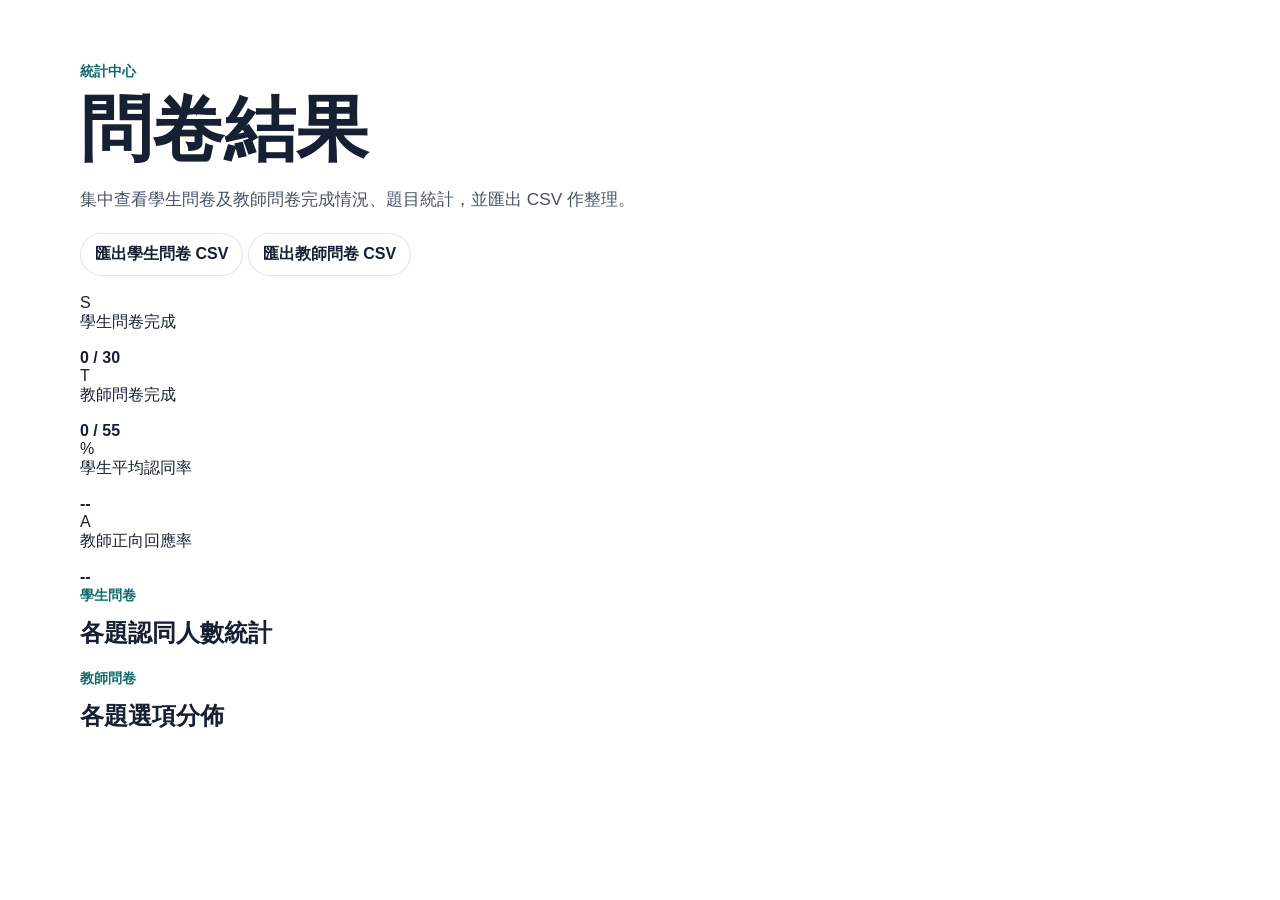
==== results.html @ d5fb98ae "Add results.html" ====
<!doctype html>
<html lang="zh-Hant">
  <head>
    <meta charset="utf-8">
    <meta name="viewport" content="width=device-width, initial-scale=1">
    <title>資訊科技組 問卷結果</title>
    <link rel="stylesheet" href="styles.css">
  </head>
  <body class="survey result-theme">
    <main class="survey-shell">
      <section class="survey-intro results-intro">
        <p class="eyebrow">統計中心</p>
        <h1>問卷結果</h1>
        <p>集中查看學生問卷及教師問卷完成情況、題目統計，並匯出 CSV 作整理。</p>
        <div class="result-actions">
          <button class="ghost-button" data-export="student">匯出學生問卷 CSV</button>
          <button class="ghost-button" data-export="teacher">匯出教師問卷 CSV</button>
        </div>
      </section>

      <section class="summary-grid">
        <article class="summary-card">
          <span class="summary-icon">S</span>
          <p>學生問卷完成</p>
          <strong id="studentSummary">0 / 30</strong>
        </article>
        <article class="summary-card">
          <span class="summary-icon">T</span>
          <p>教師問卷完成</p>
          <strong id="teacherSummary">0 / 55</strong>
        </article>
        <article class="summary-card">
          <span class="summary-icon">%</span>
          <p>學生平均認同率</p>
          <strong id="studentAverage">--</strong>
        </article>
        <article class="summary-card">
          <span class="summary-icon">A</span>
          <p>教師正向回應率</p>
          <strong id="teacherPositive">--</strong>
        </article>
      </section>

      <section class="results-grid">
        <article class="result-panel">
          <div class="panel-heading">
            <div>
              <p class="eyebrow">學生問卷</p>
              <h2>各題認同人數統計</h2>
            </div>
            <span id="studentResponseCount" class="mini-badge"></span>
          </div>
          <div id="studentStats" class="stat-list"></div>
        </article>

        <article class="result-panel">
          <div class="panel-heading">
            <div>
              <p class="eyebrow">教師問卷</p>
              <h2>各題選項分佈</h2>
            </div>
            <span id="teacherResponseCount" class="mini-badge"></span>
          </div>
          <div id="teacherStats" class="stat-list"></div>
        </article>
      </section>
    </main>

    <script src="survey.js"></script>
  </body>
</html>
---- styles.css ----
:root {
  color-scheme: light;
  font-family: "Noto Sans TC", "PingFang TC", "Microsoft JhengHei", Arial, sans-serif;
  --ink: #172033;
  --muted: #667085;
  --paper: #ffffff;
  --line: rgba(23, 32, 51, 0.12);
  --shadow: 0 24px 70px rgba(16, 24, 40, 0.14);
}

* {
  box-sizing: border-box;
}

body {
  margin: 0;
  min-height: 100vh;
  color: var(--ink);
}

a {
  color: inherit;
  text-decoration: none;
}

button,
select,
input {
  font: inherit;
}

.home {
  background:
    radial-gradient(circle at 10% 10%, rgba(255, 188, 66, 0.28), transparent 28rem),
    radial-gradient(circle at 92% 18%, rgba(55, 125, 255, 0.18), transparent 24rem),
    linear-gradient(135deg, #f7fbff 0%, #fff7ec 48%, #f4fff7 100%);
}

.landing {
  width: min(1120px, calc(100% - 32px));
  margin: 0 auto;
  padding: 48px 0;
}

.hero {
  min-height: 42vh;
  display: grid;
  grid-template-columns: minmax(0, 1fr) 260px;
  gap: 32px;
  align-items: center;
}

.eyebrow,
.card-kicker {
  margin: 0 0 12px;
  color: #126a6b;
  font-size: 0.88rem;
  font-weight: 800;
  letter-spacing: 0;
}

h1,
h2,
p {
  margin-top: 0;
}

h1 {
  margin-bottom: 18px;
  font-size: clamp(2.5rem, 7vw, 5.4rem);
  line-height: 1.02;
  letter-spacing: 0;
}

.lead {
  max-width: 650px;
  color: #475467;
  font-size: 1.18rem;
  line-height: 1.8;
}

.hero-panel {
  min-height: 220px;
  border: 1px solid rgba(255, 255, 255, 0.78);
  border-radius: 8px;
  background: rgba(255, 255, 255, 0.72);
  box-shadow: var(--shadow);
  display: grid;
  place-items: center;
  text-align: center;
}

.stat-number {
  display: block;
  color: #e1495b;
  font-size: 6rem;
  font-weight: 900;
  line-height: 1;
}

.stat-label {
  color: #475467;
  font-weight: 800;
}

.portal-grid {
  display: grid;
  grid-template-columns: repeat(2, minmax(0, 1fr));
  gap: 22px;
}

.portal-card {
  min-height: 310px;
  padding: 28px;
  border-radius: 8px;
  color: #fff;
  box-shadow: var(--shadow);
  display: flex;
  flex-direction: column;
  justify-content: space-between;
}

.portal-card h2 {
  margin-bottom: 14px;
  font-size: 2rem;
}

.portal-card p {
  max-width: 480px;
  line-height: 1.75;
}

.portal-card .card-kicker {
  color: rgba(255, 255, 255, 0.78);
}

.student-card {
  background: linear-gradient(135deg, #006d77, #13a8a8 48%, #ffb703);
}

.teacher-card {
  background: linear-gradient(135deg, #6a2c70, #b83b5e 52%, #f08a5d);
}

.card-action {
  width: fit-content;
  padding: 12px 16px;
  border-radius: 999px;
  background: rgba(255, 255, 255, 0.2);
  font-weight: 800;
}

.survey {
  background: var(--page-bg);
}

.student-theme {
  --accent: #008b8b;
  --accent-2: #ffb703;
  --page-bg: linear-gradient(135deg, #eefdfc 0%, #f7fbff 45%, #fff8e6 100%);
  --soft: #e8fbf9;
}

.teacher-theme {
  --accent: #8a2f68;
  --accent-2: #f08a5d;
  --page-bg: linear-gradient(135deg, #fff3f5 0%, #f8f0ff 46%, #fff7ed 100%);
  --soft: #fff0f5;
}

.topbar {
  width: min(1120px, calc(100% - 32px));
  margin: 0 auto;
  padding: 20px 0 0;
  display: flex;
  justify-content: space-between;
  align-items: center;
  gap: 16px;
}

.topbar a,
.ghost-button {
  min-height: 42px;
  padding: 10px 14px;
  border: 1px solid var(--line);
  border-radius: 999px;
  background: rgba(255, 255, 255, 0.72);
  color: var(--ink);
  font-weight: 800;
}

.ghost-button {
  cursor: pointer;
}

.survey-shell {
  width: min(1120px, calc(100% - 32px));
  margin: 0 auto;
  padding: 34px 0 56px;
}

.survey-intro {
  padding: 28px 0 18px;
}

.survey-intro h1 {
  color: var(--accent);
  font-size: clamp(2.2rem, 6vw, 4.5rem);
}

.survey-intro p:not(.eyebrow) {
  max-width: 780px;
  color: #475467;
  font-size: 1.08rem;
  line-height: 1.8;
}

.status-board,
.form-panel {
  border: 1px solid rgba(255, 255, 255, 0.78);
  border-radius: 8px;
  background: rgba(255, 255, 255, 0.82);
  box-shadow: 0 18px 50px rgba(16, 24, 40, 0.1);
}

.status-board {
  padding: 22px;
  margin-bottom: 22px;
  display: grid;
  grid-template-columns: 240px minmax(0, 1fr);
  gap: 20px;
}

.status-board h2 {
  margin-bottom: 8px;
  font-size: 1.35rem;
}

.progress-text {
  margin: 0;
  color: var(--muted);
  font-weight: 700;
}

.chip-grid {
  display: flex;
  flex-wrap: wrap;
  gap: 8px;
  align-content: start;
}

.chip {
  min-height: 34px;
  padding: 7px 11px;
  border-radius: 999px;
  background: var(--soft);
  color: var(--accent);
  font-weight: 800;
}

.chip.done {
  background: #ecfdf3;
  color: #027a48;
}

.form-panel {
  padding: 24px;
}

label {
  display: grid;
  gap: 8px;
  margin-bottom: 18px;
  font-weight: 800;
}

select,
input[type="number"] {
  min-height: 50px;
  width: 100%;
  border: 1px solid var(--line);
  border-radius: 8px;
  background: #fff;
  color: var(--ink);
  padding: 10px 12px;
}

.question-stack {
  display: grid;
  gap: 16px;
}

.question {
  padding: 18px;
  border: 1px solid var(--line);
  border-radius: 8px;
  background: #fff;
}

.question-title {
  margin-bottom: 14px;
  font-weight: 900;
  line-height: 1.65;
}

.choice-row {
  display: flex;
  flex-wrap: wrap;
  gap: 10px;
}

.choice-row label {
  margin: 0;
  display: flex;
  align-items: center;
  gap: 8px;
  min-height: 42px;
  padding: 9px 12px;
  border: 1px solid var(--line);
  border-radius: 999px;
  background: #fafafa;
  cursor: pointer;
}

.student-answer {
  max-width: 220px;
}

.form-actions {
  margin-top: 22px;
  display: flex;
  flex-wrap: wrap;
  gap: 12px;
}

button[type="submit"],
.secondary-button {
  min-height: 48px;
  border: 0;
  border-radius: 8px;
  padding: 12px 18px;
  cursor: pointer;
  font-weight: 900;
}

button[type="submit"] {
  background: linear-gradient(135deg, var(--accent), var(--accent-2));
  color: #fff;
}

.secondary-button {
  border: 1px solid var(--line);
  background: #fff;
  color: var(--ink);
}

.message {
  min-height: 28px;
  margin: 16px 0 0;
  color: var(--accent);
  font-weight: 900;
}

@media (max-width: 760px) {
  .hero,
  .portal-grid,
  .status-board {
    grid-template-columns: 1fr;
  }

  .hero {
    min-height: auto;
    padding: 28px 0;
  }

  .hero-panel {
    min-height: 150px;
  }

  .portal-card {
    min-height: 250px;
  }

  .topbar {
    align-items: stretch;
    flex-direction: column;
  }

  .topbar a,
  .ghost-button {
    text-align: center;
  }
}
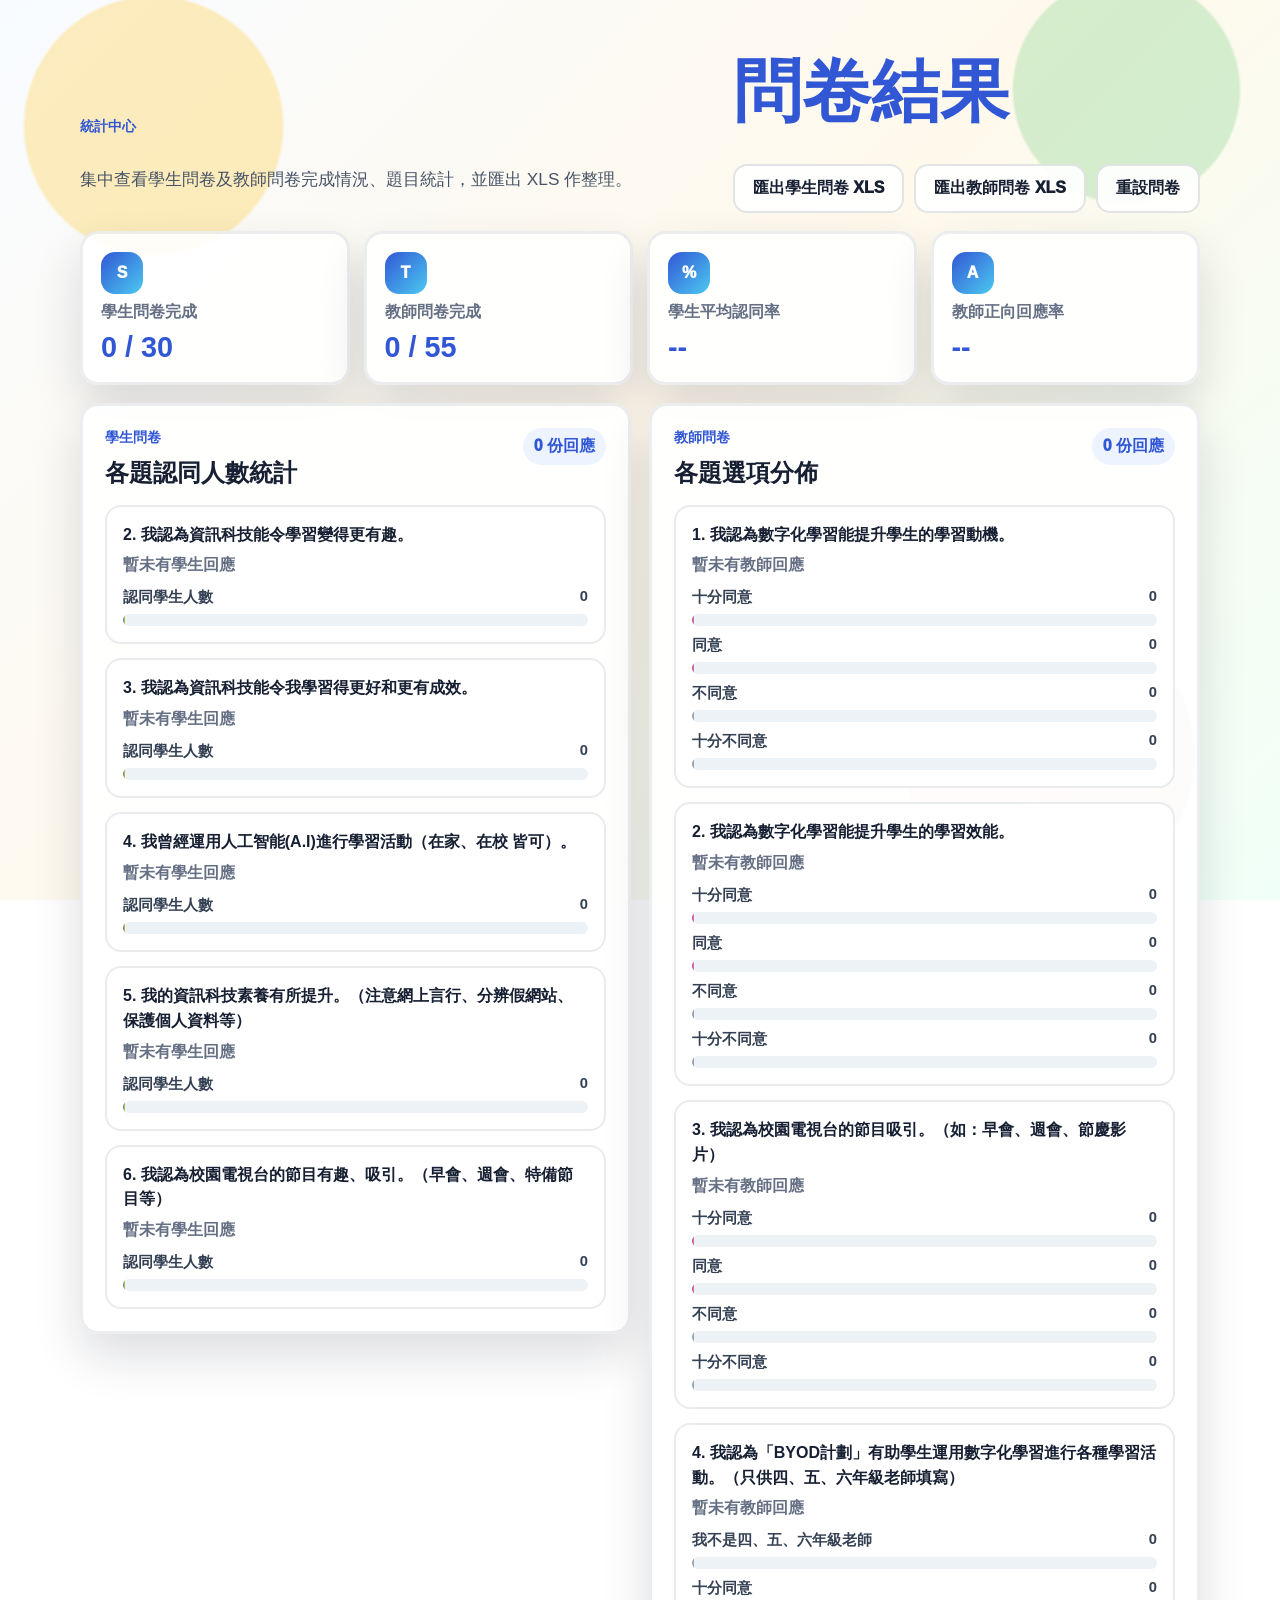
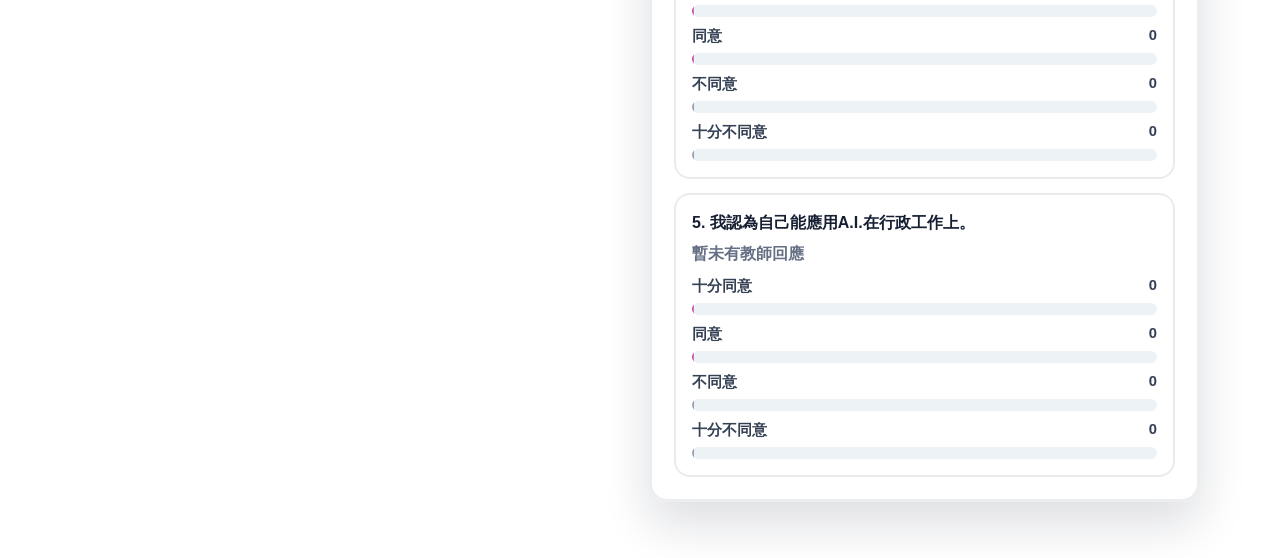
==== commit ab10e6fb: "Update results.html" ====
--- a/results.html
+++ b/results.html
@@ -11,10 +11,11 @@
       <section class="survey-intro results-intro">
         <p class="eyebrow">統計中心</p>
         <h1>問卷結果</h1>
-        <p>集中查看學生問卷及教師問卷完成情況、題目統計，並匯出 CSV 作整理。</p>
+        <p>集中查看學生問卷及教師問卷完成情況、題目統計，並匯出 XLS 作整理。</p>
         <div class="result-actions">
-          <button class="ghost-button" data-export="student">匯出學生問卷 CSV</button>
-          <button class="ghost-button" data-export="teacher">匯出教師問卷 CSV</button>
+          <button class="ghost-button" data-export="student">匯出學生問卷 XLS</button>
+          <button class="ghost-button" data-export="teacher">匯出教師問卷 XLS</button>
+          <button class="ghost-button danger-button" data-reset-all>重設問卷</button>
         </div>
       </section>
 
--- a/styles.css
+++ b/styles.css
@@ -5,7 +5,7 @@
   --muted: #667085;
   --paper: #ffffff;
   --line: rgba(23, 32, 51, 0.12);
-  --shadow: 0 24px 70px rgba(16, 24, 40, 0.14);
+  --shadow: 0 22px 48px rgba(16, 24, 40, 0.14);
 }
 
 * {
@@ -18,6 +18,18 @@
   color: var(--ink);
 }
 
+body::before {
+  content: "";
+  position: fixed;
+  inset: 0;
+  z-index: -1;
+  background-image:
+    radial-gradient(circle at 12% 14%, rgba(255, 214, 102, 0.42) 0 8rem, transparent 8.2rem),
+    radial-gradient(circle at 88% 10%, rgba(107, 203, 119, 0.28) 0 7rem, transparent 7.2rem),
+    radial-gradient(circle at 82% 84%, rgba(255, 107, 107, 0.22) 0 9rem, transparent 9.2rem),
+    linear-gradient(135deg, #f8fbff 0%, #fff9ec 50%, #f0fff8 100%);
+}
+
 a {
   color: inherit;
   text-decoration: none;
@@ -29,95 +41,114 @@
   font: inherit;
 }
 
-.home {
-  background:
-    radial-gradient(circle at 10% 10%, rgba(255, 188, 66, 0.28), transparent 28rem),
-    radial-gradient(circle at 92% 18%, rgba(55, 125, 255, 0.18), transparent 24rem),
-    linear-gradient(135deg, #f7fbff 0%, #fff7ec 48%, #f4fff7 100%);
-}
-
-.landing {
+.landing,
+.survey-shell {
   width: min(1120px, calc(100% - 32px));
   margin: 0 auto;
-  padding: 48px 0;
+}
+
+.landing {
+  padding: 42px 0 56px;
 }
 
 .hero {
-  min-height: 42vh;
-  display: grid;
-  grid-template-columns: minmax(0, 1fr) 260px;
-  gap: 32px;
+  min-height: 38vh;
+  display: grid;
+  grid-template-columns: minmax(0, 1fr) 280px;
+  gap: 28px;
   align-items: center;
 }
 
 .eyebrow,
 .card-kicker {
-  margin: 0 0 12px;
-  color: #126a6b;
+  margin: 0 0 10px;
+  color: var(--accent, #126a6b);
   font-size: 0.88rem;
-  font-weight: 800;
+  font-weight: 900;
   letter-spacing: 0;
 }
 
 h1,
 h2,
+h3,
 p {
   margin-top: 0;
 }
 
 h1 {
   margin-bottom: 18px;
-  font-size: clamp(2.5rem, 7vw, 5.4rem);
-  line-height: 1.02;
+  font-size: clamp(2.5rem, 7vw, 5rem);
+  line-height: 1.04;
   letter-spacing: 0;
 }
 
 .lead {
-  max-width: 650px;
+  max-width: 680px;
   color: #475467;
-  font-size: 1.18rem;
+  font-size: 1.14rem;
   line-height: 1.8;
 }
 
+.hero-panel,
+.summary-card,
+.result-panel,
+.status-board,
+.form-panel {
+  border: 3px solid rgba(23, 32, 51, 0.08);
+  border-radius: 18px;
+  background: rgba(255, 255, 255, 0.9);
+  box-shadow: var(--shadow);
+}
+
 .hero-panel {
-  min-height: 220px;
-  border: 1px solid rgba(255, 255, 255, 0.78);
-  border-radius: 8px;
-  background: rgba(255, 255, 255, 0.72);
-  box-shadow: var(--shadow);
+  min-height: 210px;
   display: grid;
   place-items: center;
   text-align: center;
+  transform: rotate(1deg);
 }
 
 .stat-number {
   display: block;
-  color: #e1495b;
-  font-size: 6rem;
-  font-weight: 900;
+  color: #ff6b6b;
+  font-size: 5.6rem;
+  font-weight: 950;
   line-height: 1;
 }
 
 .stat-label {
   color: #475467;
-  font-weight: 800;
+  font-weight: 900;
 }
 
 .portal-grid {
   display: grid;
-  grid-template-columns: repeat(2, minmax(0, 1fr));
-  gap: 22px;
+  grid-template-columns: repeat(3, minmax(0, 1fr));
+  gap: 18px;
 }
 
 .portal-card {
-  min-height: 310px;
-  padding: 28px;
-  border-radius: 8px;
+  min-height: 320px;
+  padding: 26px;
+  border-radius: 18px;
   color: #fff;
   box-shadow: var(--shadow);
   display: flex;
   flex-direction: column;
   justify-content: space-between;
+  position: relative;
+  overflow: hidden;
+}
+
+.portal-card::after {
+  content: "";
+  position: absolute;
+  right: -34px;
+  top: -34px;
+  width: 118px;
+  aspect-ratio: 1;
+  border-radius: 999px;
+  background: rgba(255, 255, 255, 0.24);
 }
 
 .portal-card h2 {
@@ -131,81 +162,58 @@
 }
 
 .portal-card .card-kicker {
-  color: rgba(255, 255, 255, 0.78);
+  color: rgba(255, 255, 255, 0.84);
 }
 
 .student-card {
-  background: linear-gradient(135deg, #006d77, #13a8a8 48%, #ffb703);
+  background: linear-gradient(135deg, #008b8b, #18b7b0 48%, #ffbc42);
 }
 
 .teacher-card {
-  background: linear-gradient(135deg, #6a2c70, #b83b5e 52%, #f08a5d);
+  background: linear-gradient(135deg, #7b2cbf, #ff6f91 54%, #ffb703);
+}
+
+.result-card {
+  background: linear-gradient(135deg, #3157d5, #4cc9f0 54%, #80ed99);
 }
 
 .card-action {
   width: fit-content;
   padding: 12px 16px;
   border-radius: 999px;
-  background: rgba(255, 255, 255, 0.2);
-  font-weight: 800;
-}
-
-.survey {
-  background: var(--page-bg);
+  background: rgba(255, 255, 255, 0.24);
+  font-weight: 900;
+}
+
+.survey-shell {
+  padding: 34px 0 56px;
 }
 
 .student-theme {
   --accent: #008b8b;
-  --accent-2: #ffb703;
-  --page-bg: linear-gradient(135deg, #eefdfc 0%, #f7fbff 45%, #fff8e6 100%);
-  --soft: #e8fbf9;
+  --accent-2: #ffbc42;
+  --soft: #dff8f5;
 }
 
 .teacher-theme {
-  --accent: #8a2f68;
-  --accent-2: #f08a5d;
-  --page-bg: linear-gradient(135deg, #fff3f5 0%, #f8f0ff 46%, #fff7ed 100%);
-  --soft: #fff0f5;
-}
-
-.topbar {
-  width: min(1120px, calc(100% - 32px));
-  margin: 0 auto;
-  padding: 20px 0 0;
-  display: flex;
-  justify-content: space-between;
-  align-items: center;
-  gap: 16px;
-}
-
-.topbar a,
-.ghost-button {
-  min-height: 42px;
-  padding: 10px 14px;
-  border: 1px solid var(--line);
-  border-radius: 999px;
-  background: rgba(255, 255, 255, 0.72);
-  color: var(--ink);
-  font-weight: 800;
-}
-
-.ghost-button {
-  cursor: pointer;
-}
-
-.survey-shell {
-  width: min(1120px, calc(100% - 32px));
-  margin: 0 auto;
-  padding: 34px 0 56px;
+  --accent: #8d3bbd;
+  --accent-2: #ff7a90;
+  --soft: #fff0f7;
+}
+
+.result-theme {
+  --accent: #3157d5;
+  --accent-2: #4cc9f0;
+  --soft: #eef4ff;
 }
 
 .survey-intro {
-  padding: 28px 0 18px;
+  padding: 22px 0 18px;
 }
 
 .survey-intro h1 {
   color: var(--accent);
-  font-size: clamp(2.2rem, 6vw, 4.5rem);
+  font-size: clamp(2.1rem, 6vw, 4.3rem);
 }
 
 .survey-intro p:not(.eyebrow) {
@@ -215,12 +223,18 @@
   line-height: 1.8;
 }
 
-.status-board,
-.form-panel {
-  border: 1px solid rgba(255, 255, 255, 0.78);
-  border-radius: 8px;
-  background: rgba(255, 255, 255, 0.82);
-  box-shadow: 0 18px 50px rgba(16, 24, 40, 0.1);
+.results-intro {
+  display: grid;
+  grid-template-columns: minmax(0, 1fr) auto;
+  gap: 18px;
+  align-items: end;
+}
+
+.result-actions {
+  display: flex;
+  flex-wrap: wrap;
+  justify-content: end;
+  gap: 10px;
 }
 
 .status-board {
@@ -239,7 +253,7 @@
 .progress-text {
   margin: 0;
   color: var(--muted);
-  font-weight: 700;
+  font-weight: 800;
 }
 
 .chip-grid {
@@ -251,15 +265,16 @@
 
 .chip {
   min-height: 34px;
-  padding: 7px 11px;
+  padding: 7px 12px;
+  border: 2px solid rgba(255, 255, 255, 0.85);
   border-radius: 999px;
   background: var(--soft);
   color: var(--accent);
-  font-weight: 800;
+  font-weight: 900;
 }
 
 .chip.done {
-  background: #ecfdf3;
+  background: #dcfae6;
   color: #027a48;
 }
 
@@ -271,15 +286,15 @@
   display: grid;
   gap: 8px;
   margin-bottom: 18px;
-  font-weight: 800;
+  font-weight: 900;
 }
 
 select,
 input[type="number"] {
-  min-height: 50px;
+  min-height: 52px;
   width: 100%;
-  border: 1px solid var(--line);
-  border-radius: 8px;
+  border: 2px solid var(--line);
+  border-radius: 14px;
   background: #fff;
   color: var(--ink);
   padding: 10px 12px;
@@ -292,14 +307,14 @@
 
 .question {
   padding: 18px;
-  border: 1px solid var(--line);
-  border-radius: 8px;
-  background: #fff;
+  border: 2px solid rgba(23, 32, 51, 0.1);
+  border-radius: 16px;
+  background: linear-gradient(180deg, #fff 0%, #fffdf7 100%);
 }
 
 .question-title {
   margin-bottom: 14px;
-  font-weight: 900;
+  font-weight: 950;
   line-height: 1.65;
 }
 
@@ -316,9 +331,9 @@
   gap: 8px;
   min-height: 42px;
   padding: 9px 12px;
-  border: 1px solid var(--line);
+  border: 2px solid var(--line);
   border-radius: 999px;
-  background: #fafafa;
+  background: #fff;
   cursor: pointer;
 }
 
@@ -334,23 +349,25 @@
 }
 
 button[type="submit"],
-.secondary-button {
+.secondary-button,
+.ghost-button {
   min-height: 48px;
-  border: 0;
-  border-radius: 8px;
+  border-radius: 14px;
   padding: 12px 18px;
   cursor: pointer;
-  font-weight: 900;
+  font-weight: 950;
 }
 
 button[type="submit"] {
+  border: 0;
   background: linear-gradient(135deg, var(--accent), var(--accent-2));
   color: #fff;
 }
 
-.secondary-button {
-  border: 1px solid var(--line);
-  background: #fff;
+.secondary-button,
+.ghost-button {
+  border: 2px solid var(--line);
+  background: rgba(255, 255, 255, 0.92);
   color: var(--ink);
 }
 
@@ -358,36 +375,163 @@
   min-height: 28px;
   margin: 16px 0 0;
   color: var(--accent);
+  font-weight: 950;
+}
+
+.summary-grid {
+  display: grid;
+  grid-template-columns: repeat(4, minmax(0, 1fr));
+  gap: 14px;
+  margin-bottom: 18px;
+}
+
+.summary-card {
+  padding: 18px;
+  display: grid;
+  gap: 8px;
+}
+
+.summary-card p {
+  margin: 0;
+  color: var(--muted);
   font-weight: 900;
 }
 
-@media (max-width: 760px) {
+.summary-card strong {
+  color: var(--accent);
+  font-size: 1.8rem;
+}
+
+.summary-icon {
+  width: 42px;
+  aspect-ratio: 1;
+  border-radius: 14px;
+  display: grid;
+  place-items: center;
+  background: linear-gradient(135deg, var(--accent), var(--accent-2));
+  color: #fff;
+  font-weight: 950;
+}
+
+.results-grid {
+  display: grid;
+  grid-template-columns: repeat(2, minmax(0, 1fr));
+  gap: 18px;
+  align-items: start;
+}
+
+.result-panel {
+  padding: 22px;
+}
+
+.panel-heading {
+  display: flex;
+  justify-content: space-between;
+  gap: 14px;
+  align-items: start;
+  margin-bottom: 16px;
+}
+
+.panel-heading h2 {
+  margin-bottom: 0;
+}
+
+.mini-badge {
+  flex: 0 0 auto;
+  padding: 8px 11px;
+  border-radius: 999px;
+  background: var(--soft);
+  color: var(--accent);
+  font-weight: 950;
+}
+
+.stat-list {
+  display: grid;
+  gap: 14px;
+}
+
+.stat-block {
+  padding: 16px;
+  border: 2px solid rgba(23, 32, 51, 0.09);
+  border-radius: 16px;
+  background: #fff;
+}
+
+.stat-block h3 {
+  margin-bottom: 8px;
+  font-size: 1rem;
+  line-height: 1.55;
+}
+
+.stat-block p {
+  margin-bottom: 12px;
+  color: var(--muted);
+  font-weight: 800;
+}
+
+.bar-row {
+  display: grid;
+  gap: 7px;
+  margin-top: 10px;
+}
+
+.bar-meta {
+  display: flex;
+  justify-content: space-between;
+  gap: 10px;
+  color: #344054;
+  font-size: 0.92rem;
+  font-weight: 850;
+}
+
+.bar-track {
+  height: 12px;
+  border-radius: 999px;
+  background: #edf2f7;
+  overflow: hidden;
+}
+
+.bar-fill {
+  display: block;
+  height: 100%;
+  min-width: 2px;
+  border-radius: inherit;
+  background: #98a2b3;
+}
+
+.student-fill {
+  background: linear-gradient(90deg, #008b8b, #ffbc42);
+}
+
+.teacher-fill {
+  background: linear-gradient(90deg, #8d3bbd, #ff7a90);
+}
+
+@media (max-width: 900px) {
   .hero,
   .portal-grid,
-  .status-board {
+  .status-board,
+  .results-intro,
+  .summary-grid,
+  .results-grid {
     grid-template-columns: 1fr;
   }
 
   .hero {
     min-height: auto;
-    padding: 28px 0;
+    padding: 24px 0;
   }
 
   .hero-panel {
-    min-height: 150px;
+    min-height: 140px;
+    transform: none;
   }
 
   .portal-card {
-    min-height: 250px;
+    min-height: 240px;
   }
 
-  .topbar {
-    align-items: stretch;
-    flex-direction: column;
+  .result-actions {
+    justify-content: start;
   }
-
-  .topbar a,
-  .ghost-button {
-    text-align: center;
-  }
-}
+}
